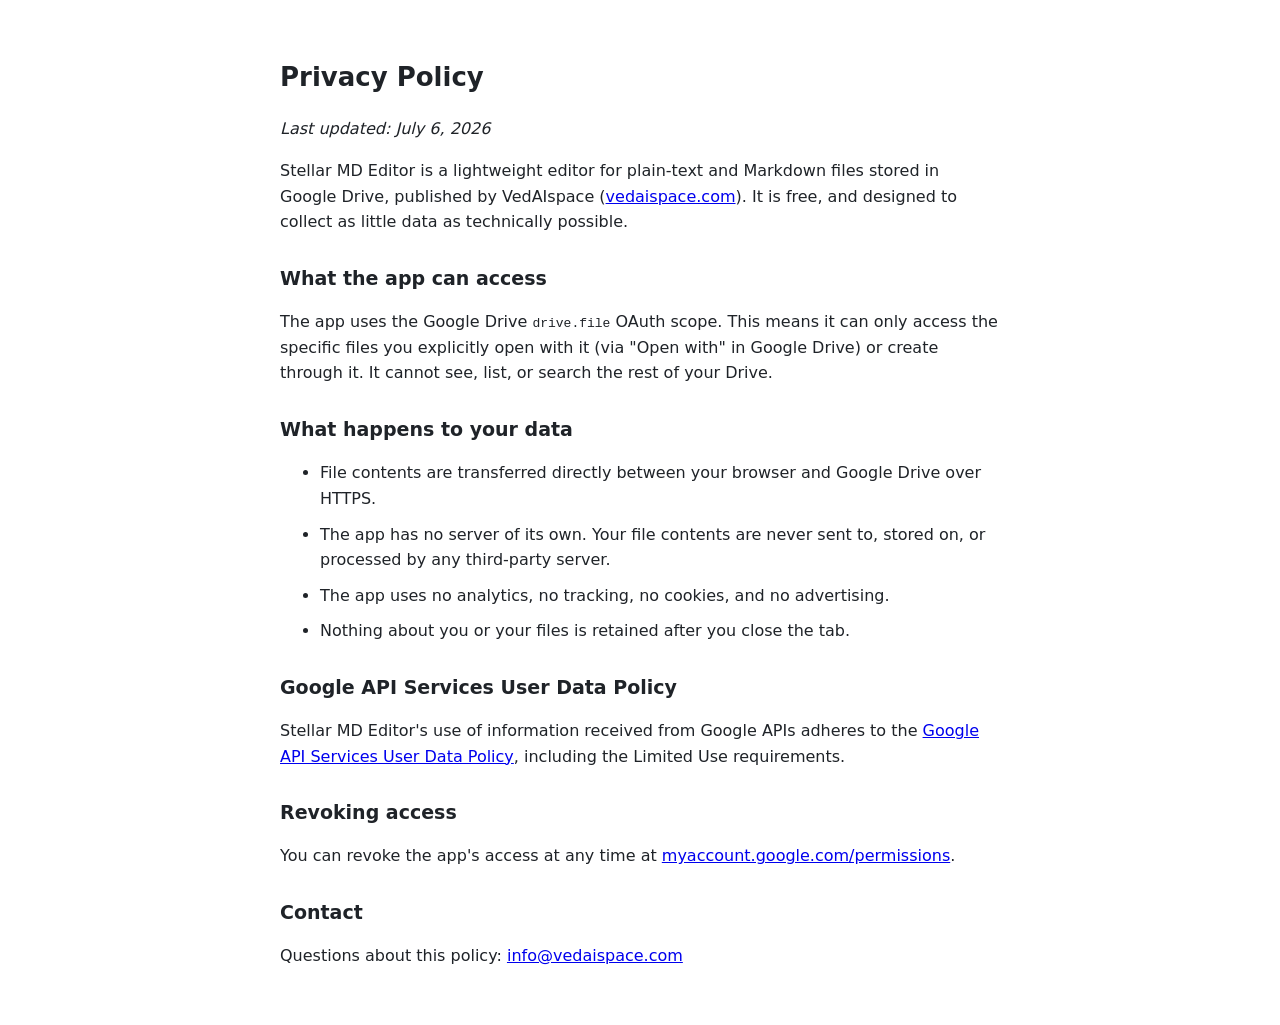
==== public/privacy.html @ ac560e51 "Stellar MD Editor v1.0" ====
<!doctype html>
<html lang="en">
<head>
  <meta charset="utf-8">
  <meta name="viewport" content="width=device-width, initial-scale=1">
  <title>Privacy Policy - Stellar MD Editor</title>
  <style>
    body { max-width: 720px; margin: 0 auto; padding: 40px 24px; font-family: system-ui, -apple-system, "Segoe UI", Roboto, sans-serif; line-height: 1.6; color: #1f2328; background: #fff; }
    @media (prefers-color-scheme: dark) { body { color: #e6edf3; background: #0d1117; } }
    h1 { font-size: 26px; } h2 { font-size: 19px; margin-top: 28px; }
    p, li { margin-top: 10px; }
  </style>
</head>
<body>
  <h1>Privacy Policy</h1>
  <p><em>Last updated: July 6, 2026</em></p>

  <p>Stellar MD Editor is a lightweight editor for plain-text and Markdown files stored in
  Google Drive, published by VedAIspace (<a href="https://vedaispace.com">vedaispace.com</a>).
  It is free, and designed to collect as little data as technically possible.</p>

  <h2>What the app can access</h2>
  <p>The app uses the Google Drive <code>drive.file</code> OAuth scope. This means it can
  only access the specific files you explicitly open with it (via "Open with" in Google
  Drive) or create through it. It cannot see, list, or search the rest of your Drive.</p>

  <h2>What happens to your data</h2>
  <ul>
    <li>File contents are transferred directly between your browser and Google Drive over HTTPS.</li>
    <li>The app has no server of its own. Your file contents are never sent to, stored on, or processed by any third-party server.</li>
    <li>The app uses no analytics, no tracking, no cookies, and no advertising.</li>
    <li>Nothing about you or your files is retained after you close the tab.</li>
  </ul>

  <h2>Google API Services User Data Policy</h2>
  <p>Stellar MD Editor's use of information received from Google APIs adheres to the
  <a href="https://developers.google.com/terms/api-services-user-data-policy">Google API
  Services User Data Policy</a>, including the Limited Use requirements.</p>

  <h2>Revoking access</h2>
  <p>You can revoke the app's access at any time at
  <a href="https://myaccount.google.com/permissions">myaccount.google.com/permissions</a>.</p>

  <h2>Contact</h2>
  <p>Questions about this policy: <span id="contact-email">info (at) vedaispace (dot) com</span></p>
  <script>
    (function () {
      var addr = ['info', 'vedaispace', 'com'][0] + '@' + 'vedaispace' + '.' + 'com';
      var link = document.createElement('a');
      link.href = 'mailto:' + addr;
      link.textContent = addr;
      document.getElementById('contact-email').replaceWith(link);
    })();
  </script>
</body>
</html>
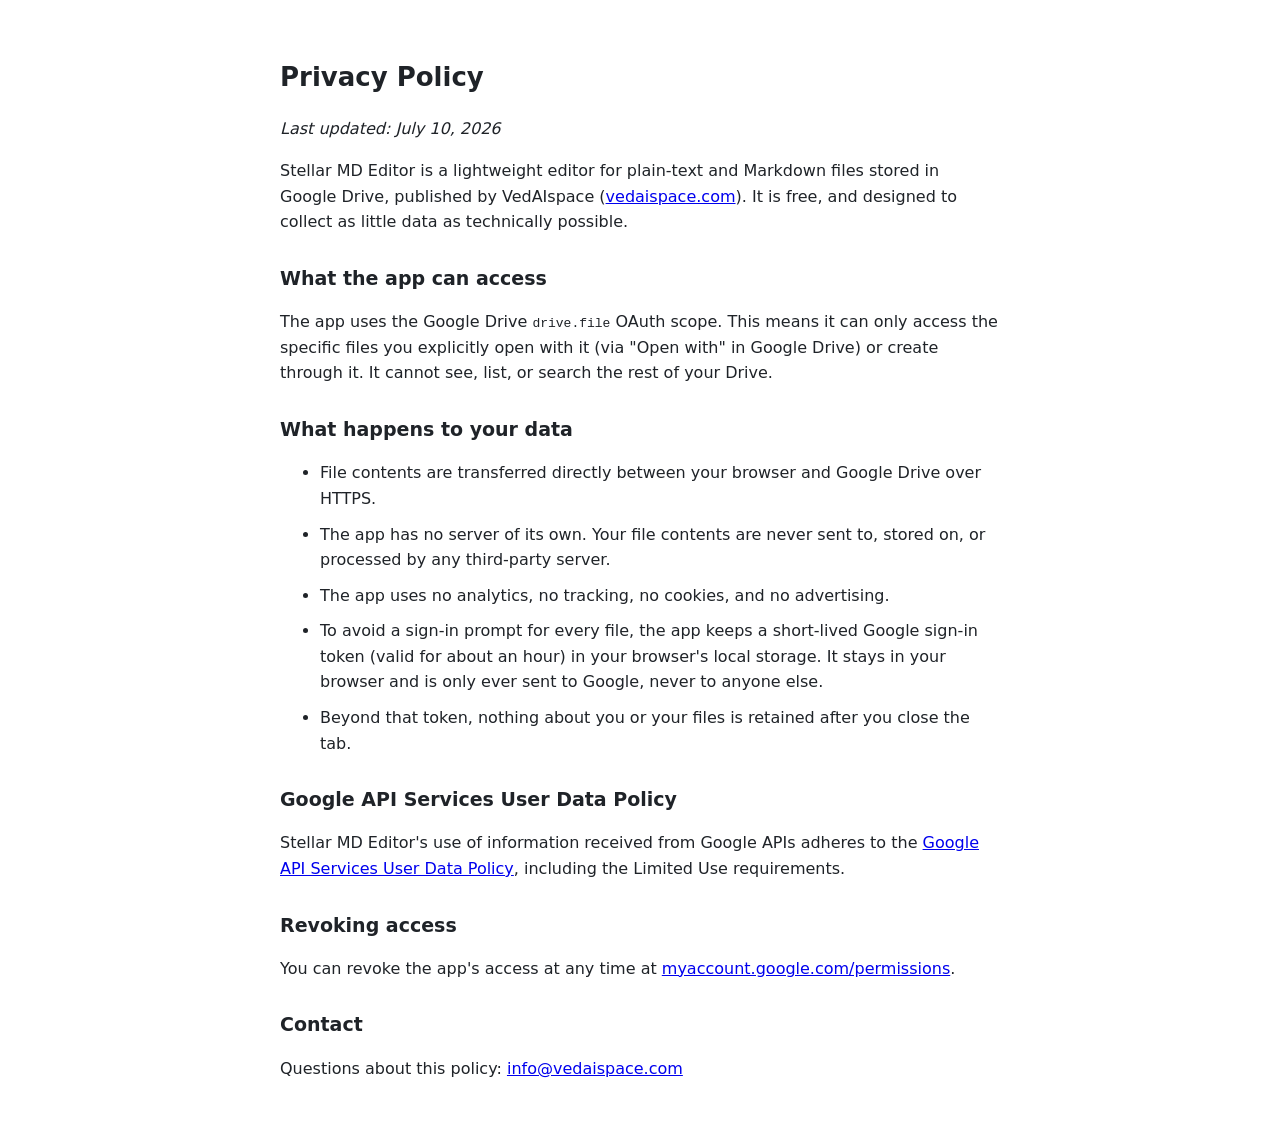
==== commit 31949ec8: "complience update + usability" ====
--- a/public/privacy.html
+++ b/public/privacy.html
@@ -13,7 +13,7 @@
 </head>
 <body>
   <h1>Privacy Policy</h1>
-  <p><em>Last updated: July 6, 2026</em></p>
+  <p><em>Last updated: July 10, 2026</em></p>
 
   <p>Stellar MD Editor is a lightweight editor for plain-text and Markdown files stored in
   Google Drive, published by VedAIspace (<a href="https://vedaispace.com">vedaispace.com</a>).
@@ -29,7 +29,10 @@
     <li>File contents are transferred directly between your browser and Google Drive over HTTPS.</li>
     <li>The app has no server of its own. Your file contents are never sent to, stored on, or processed by any third-party server.</li>
     <li>The app uses no analytics, no tracking, no cookies, and no advertising.</li>
-    <li>Nothing about you or your files is retained after you close the tab.</li>
+    <li>To avoid a sign-in prompt for every file, the app keeps a short-lived Google
+    sign-in token (valid for about an hour) in your browser's local storage. It stays in
+    your browser and is only ever sent to Google, never to anyone else.</li>
+    <li>Beyond that token, nothing about you or your files is retained after you close the tab.</li>
   </ul>
 
   <h2>Google API Services User Data Policy</h2>
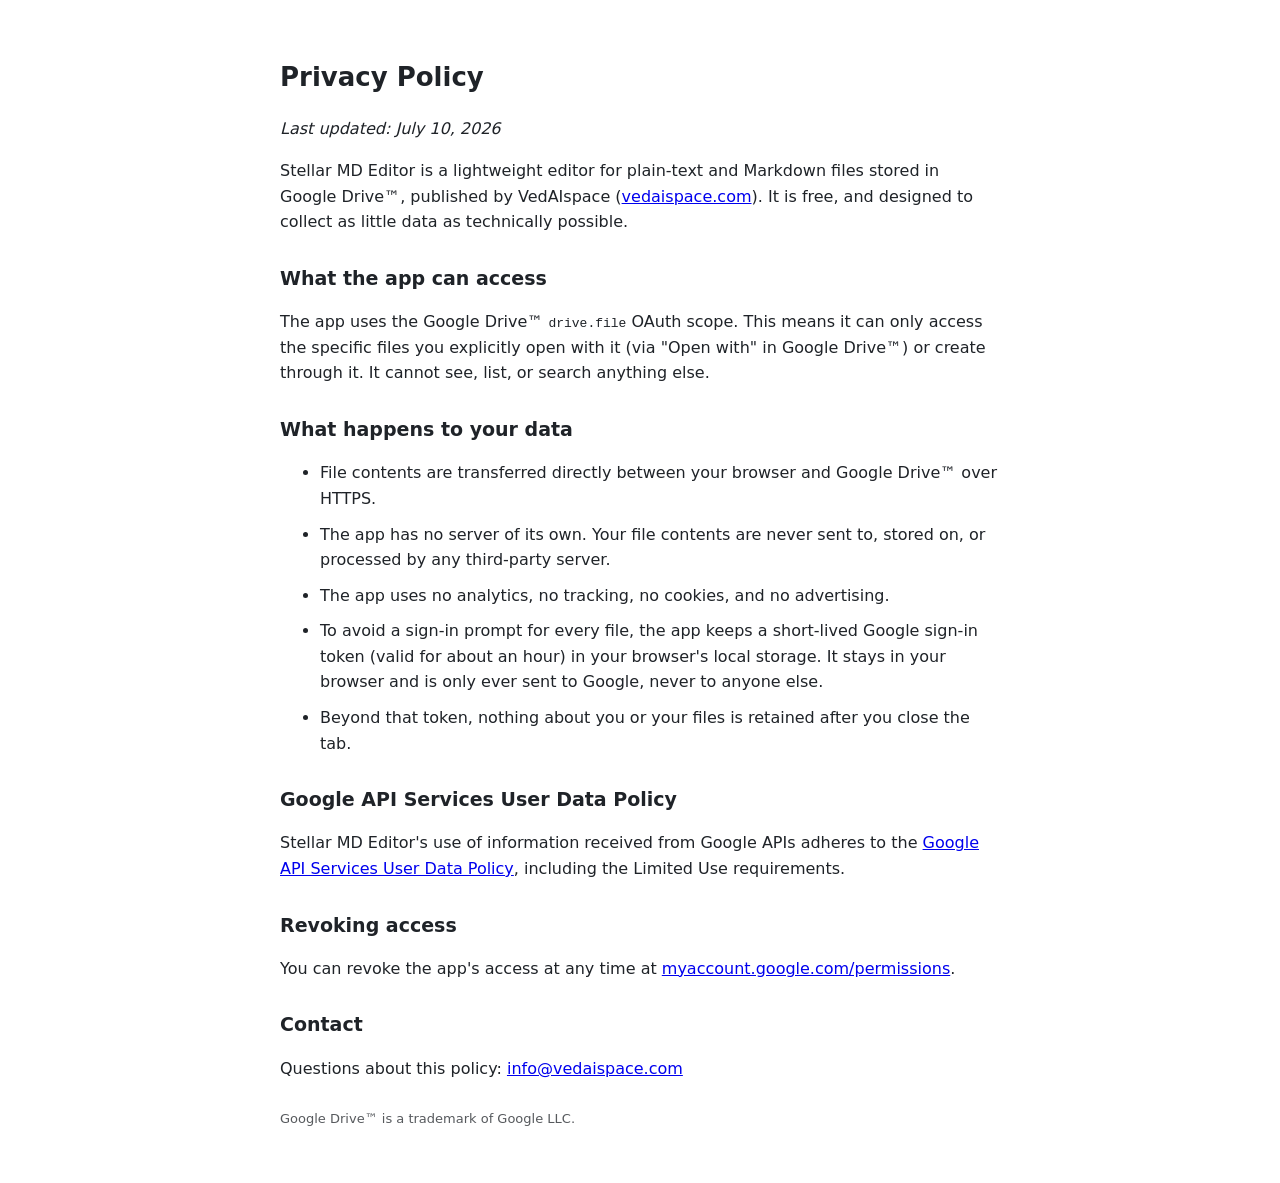
==== commit 739ddea5: "TM" ====
--- a/public/privacy.html
+++ b/public/privacy.html
@@ -4,11 +4,13 @@
   <meta charset="utf-8">
   <meta name="viewport" content="width=device-width, initial-scale=1">
   <title>Privacy Policy - Stellar MD Editor</title>
+  <link rel="icon" type="image/png" href="icon.png">
   <style>
     body { max-width: 720px; margin: 0 auto; padding: 40px 24px; font-family: system-ui, -apple-system, "Segoe UI", Roboto, sans-serif; line-height: 1.6; color: #1f2328; background: #fff; }
     @media (prefers-color-scheme: dark) { body { color: #e6edf3; background: #0d1117; } }
     h1 { font-size: 26px; } h2 { font-size: 19px; margin-top: 28px; }
     p, li { margin-top: 10px; }
+    .tm { font-size: 13px; opacity: 0.75; margin-top: 28px; }
   </style>
 </head>
 <body>
@@ -16,17 +18,17 @@
   <p><em>Last updated: July 10, 2026</em></p>
 
   <p>Stellar MD Editor is a lightweight editor for plain-text and Markdown files stored in
-  Google Drive, published by VedAIspace (<a href="https://vedaispace.com">vedaispace.com</a>).
+  Google Drive&trade;, published by VedAIspace (<a href="https://vedaispace.com">vedaispace.com</a>).
   It is free, and designed to collect as little data as technically possible.</p>
 
   <h2>What the app can access</h2>
-  <p>The app uses the Google Drive <code>drive.file</code> OAuth scope. This means it can
+  <p>The app uses the Google Drive&trade; <code>drive.file</code> OAuth scope. This means it can
   only access the specific files you explicitly open with it (via "Open with" in Google
-  Drive) or create through it. It cannot see, list, or search the rest of your Drive.</p>
+  Drive&trade;) or create through it. It cannot see, list, or search anything else.</p>
 
   <h2>What happens to your data</h2>
   <ul>
-    <li>File contents are transferred directly between your browser and Google Drive over HTTPS.</li>
+    <li>File contents are transferred directly between your browser and Google Drive&trade; over HTTPS.</li>
     <li>The app has no server of its own. Your file contents are never sent to, stored on, or processed by any third-party server.</li>
     <li>The app uses no analytics, no tracking, no cookies, and no advertising.</li>
     <li>To avoid a sign-in prompt for every file, the app keeps a short-lived Google
@@ -46,6 +48,8 @@
 
   <h2>Contact</h2>
   <p>Questions about this policy: <span id="contact-email">info (at) vedaispace (dot) com</span></p>
+
+  <p class="tm">Google Drive&trade; is a trademark of Google LLC.</p>
   <script>
     (function () {
       var addr = ['info', 'vedaispace', 'com'][0] + '@' + 'vedaispace' + '.' + 'com';
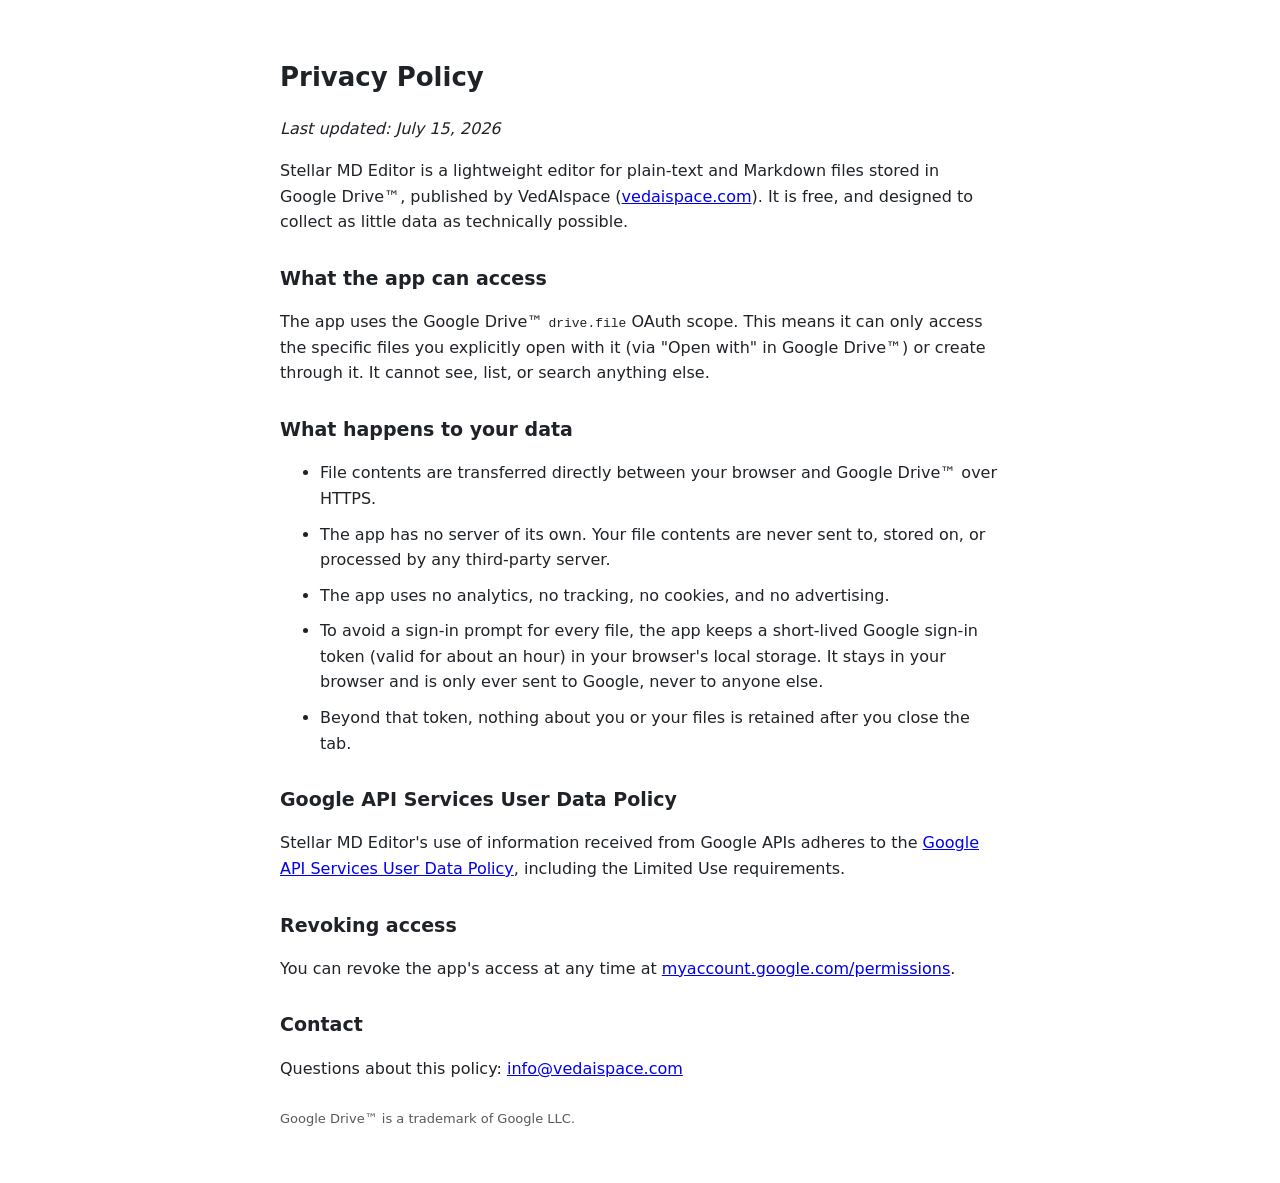
==== commit ed214fb0: "TM fixes" ====
--- a/public/privacy.html
+++ b/public/privacy.html
@@ -15,7 +15,7 @@
 </head>
 <body>
   <h1>Privacy Policy</h1>
-  <p><em>Last updated: July 10, 2026</em></p>
+  <p><em>Last updated: July 15, 2026</em></p>
 
   <p>Stellar MD Editor is a lightweight editor for plain-text and Markdown files stored in
   Google Drive&trade;, published by VedAIspace (<a href="https://vedaispace.com">vedaispace.com</a>).
